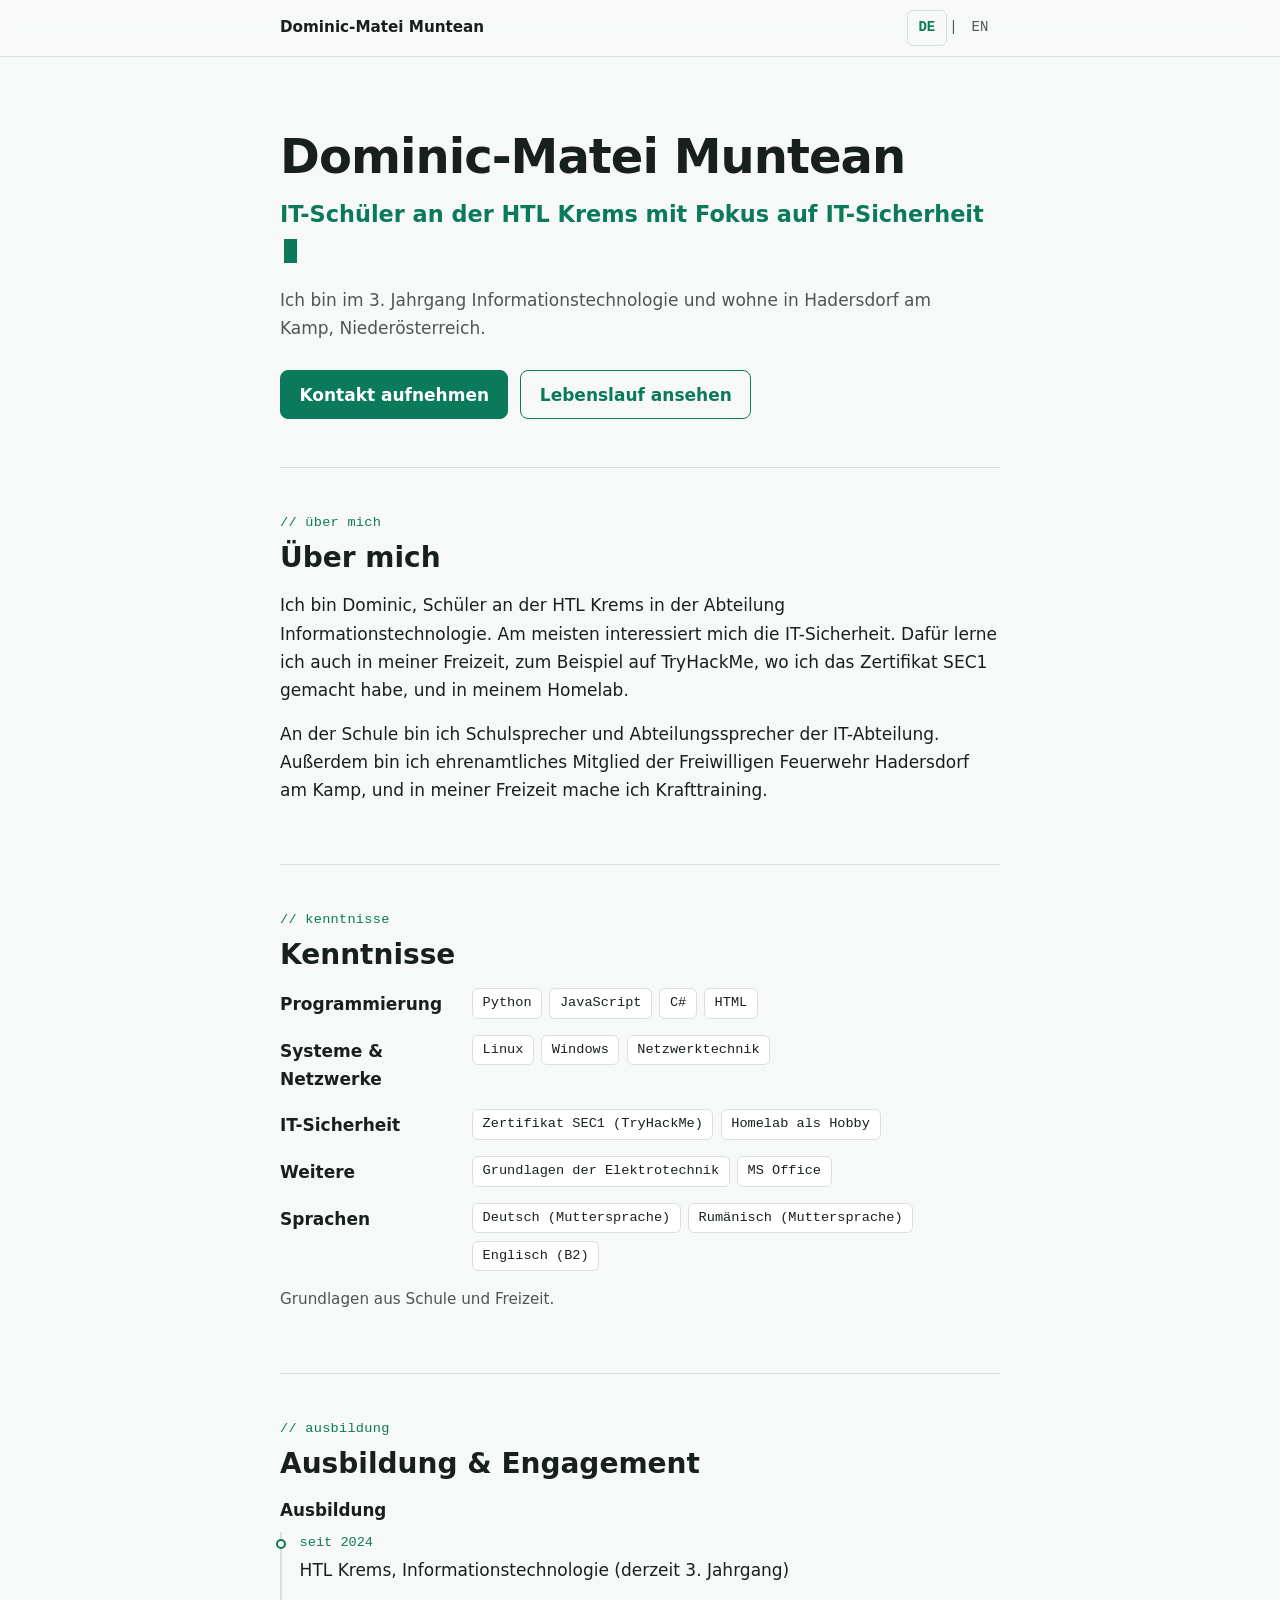
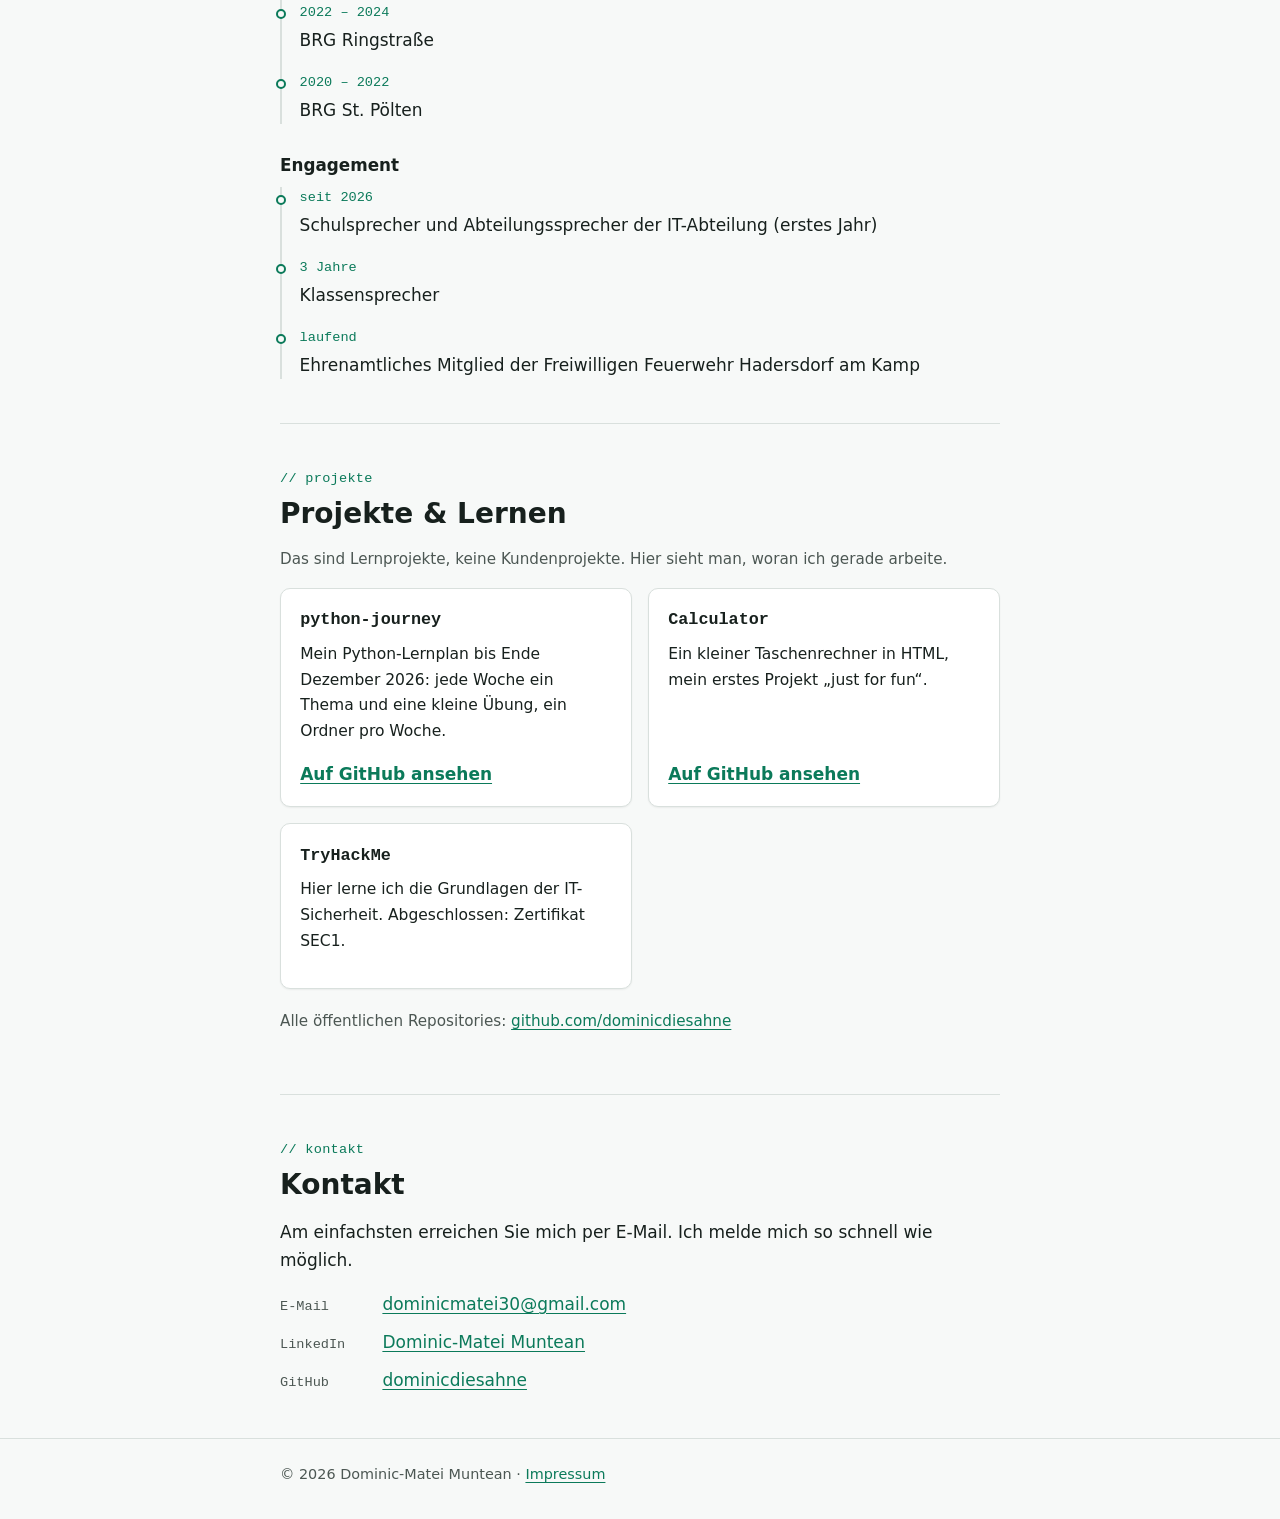
==== index.html @ 4cfc5764 "Add files via upload" ====
<!DOCTYPE html>
<html lang="de-AT">
<head>
  <meta charset="utf-8">
  <meta name="viewport" content="width=device-width, initial-scale=1">
  <title data-de="Dominic-Matei Muntean – IT-Schüler an der HTL Krems" data-en="Dominic-Matei Muntean – IT student at HTL Krems">Dominic-Matei Muntean – IT-Schüler an der HTL Krems</title>
  <meta name="description" content="IT-Schüler an der HTL Krems mit Interesse an IT-Sicherheit. Kenntnisse, Ausbildung, Projekte und Kontakt." data-de="IT-Schüler an der HTL Krems mit Interesse an IT-Sicherheit. Kenntnisse, Ausbildung, Projekte und Kontakt." data-en="IT student at HTL Krems, interested in IT security. Skills, education, projects and contact.">
  <meta name="color-scheme" content="dark light">
  <meta name="referrer" content="no-referrer">
  <!-- Canonical URL: uncomment once the site is live on GitHub Pages.
  <link rel="canonical" href="https://dominicdiesahne.github.io/">
  <meta property="og:url" content="https://dominicdiesahne.github.io/">
  -->
  <meta property="og:type" content="website">
  <meta property="og:locale" content="de_AT">
  <meta property="og:locale:alternate" content="en_GB">
  <meta property="og:site_name" content="Dominic-Matei Muntean">
  <meta property="og:title" content="Dominic-Matei Muntean – IT-Schüler an der HTL Krems" data-de="Dominic-Matei Muntean – IT-Schüler an der HTL Krems" data-en="Dominic-Matei Muntean – IT student at HTL Krems">
  <meta property="og:description" content="IT-Schüler an der HTL Krems mit Interesse an IT-Sicherheit. Kenntnisse, Ausbildung, Projekte und Kontakt." data-de="IT-Schüler an der HTL Krems mit Interesse an IT-Sicherheit. Kenntnisse, Ausbildung, Projekte und Kontakt." data-en="IT student at HTL Krems, interested in IT security. Skills, education, projects and contact.">
  <link rel="icon" type="image/svg+xml" href="data:image/svg+xml,%3Csvg xmlns='http://www.w3.org/2000/svg' viewBox='0 0 64 64'%3E%3Crect width='64' height='64' rx='12' fill='%23101614'/%3E%3Ctext x='32' y='42' text-anchor='middle' font-family='ui-monospace,Consolas,monospace' font-size='28' font-weight='700' fill='%234fd1a5'%3EDM%3C/text%3E%3C/svg%3E">
  <link rel="stylesheet" href="styles.css">
</head>
<body>
  <a class="skip-link" href="#main" data-de="Zum Inhalt springen" data-en="Skip to content">Zum Inhalt springen</a>

  <header class="site-header">
    <div class="wrap header-inner">
      <a class="brand" href="#top"><span class="brand-name">Dominic-Matei Muntean</span></a>
      <div class="lang-switch" role="group" aria-label="Sprache / Language">
        <button type="button" class="lang-btn" data-lang="de" aria-pressed="true">DE</button>
        <span class="lang-sep" aria-hidden="true">|</span>
        <button type="button" class="lang-btn" data-lang="en" aria-pressed="false">EN</button>
      </div>
    </div>
  </header>

  <main id="main" class="wrap">

    <section id="top" class="hero" aria-labelledby="hero-name">
      <h1 id="hero-name">Dominic-Matei Muntean</h1>
      <p class="headline"><span data-de="IT-Schüler an der HTL Krems mit Fokus auf IT-Sicherheit" data-en="IT student at HTL Krems, focused on IT security">IT-Schüler an der HTL Krems mit Fokus auf IT-Sicherheit</span><span class="cursor" aria-hidden="true"></span></p>
      <p class="subline" data-de="Ich bin im 3. Jahrgang Informationstechnologie und wohne in Hadersdorf am Kamp, Niederösterreich." data-en="I'm in my third year of Information Technology and live in Hadersdorf am Kamp, Lower Austria.">Ich bin im 3. Jahrgang Informationstechnologie und wohne in Hadersdorf am Kamp, Niederösterreich.</p>
      <div class="actions">
        <a class="btn btn-primary" href="#kontakt" data-de="Kontakt aufnehmen" data-en="Get in touch">Kontakt aufnehmen</a>
        <a class="btn btn-secondary" href="cv.html" data-de="Lebenslauf ansehen" data-en="View CV">Lebenslauf ansehen</a>
      </div>
    </section>

    <section id="ueber-mich" class="section" aria-labelledby="h-about">
      <p class="label mono" data-de="// über mich" data-en="// about">// über mich</p>
      <h2 id="h-about" data-de="Über mich" data-en="About me">Über mich</h2>
      <p data-de="Ich bin Dominic, Schüler an der HTL Krems in der Abteilung Informationstechnologie. Am meisten interessiert mich die IT-Sicherheit. Dafür lerne ich auch in meiner Freizeit, zum Beispiel auf TryHackMe, wo ich das Zertifikat SEC1 gemacht habe, und in meinem Homelab." data-en="I'm Dominic, a student in the Information Technology department at HTL Krems, Austria. IT security interests me most. I also learn in my own time, for example on TryHackMe, where I earned the SEC1 certificate, and in my homelab.">Ich bin Dominic, Schüler an der HTL Krems in der Abteilung Informationstechnologie. Am meisten interessiert mich die IT-Sicherheit. Dafür lerne ich auch in meiner Freizeit, zum Beispiel auf TryHackMe, wo ich das Zertifikat SEC1 gemacht habe, und in meinem Homelab.</p>
      <p data-de="An der Schule bin ich Schulsprecher und Abteilungssprecher der IT-Abteilung. Außerdem bin ich ehrenamtliches Mitglied der Freiwilligen Feuerwehr Hadersdorf am Kamp, und in meiner Freizeit mache ich Krafttraining." data-en="At school I'm the student representative of the whole school (Schulsprecher) and of the IT department. I'm also a volunteer member of the Hadersdorf am Kamp fire brigade, and in my free time I do strength training.">An der Schule bin ich Schulsprecher und Abteilungssprecher der IT-Abteilung. Außerdem bin ich ehrenamtliches Mitglied der Freiwilligen Feuerwehr Hadersdorf am Kamp, und in meiner Freizeit mache ich Krafttraining.</p>
    </section>

    <section id="kenntnisse" class="section" aria-labelledby="h-skills">
      <p class="label mono" data-de="// kenntnisse" data-en="// skills">// kenntnisse</p>
      <h2 id="h-skills" data-de="Kenntnisse" data-en="Skills">Kenntnisse</h2>
      <dl class="skills">
        <div class="skill-group">
          <dt data-de="Programmierung" data-en="Programming">Programmierung</dt>
          <dd><ul class="tags">
            <li>Python</li><li>JavaScript</li><li>C#</li><li>HTML</li>
          </ul></dd>
        </div>
        <div class="skill-group">
          <dt data-de="Systeme &amp; Netzwerke" data-en="Systems &amp; networking">Systeme &amp; Netzwerke</dt>
          <dd><ul class="tags">
            <li>Linux</li><li>Windows</li><li data-de="Netzwerktechnik" data-en="Networking">Netzwerktechnik</li>
          </ul></dd>
        </div>
        <div class="skill-group">
          <dt data-de="IT-Sicherheit" data-en="IT security">IT-Sicherheit</dt>
          <dd><ul class="tags">
            <li data-de="Zertifikat SEC1 (TryHackMe)" data-en="SEC1 certificate (TryHackMe)">Zertifikat SEC1 (TryHackMe)</li>
            <li data-de="Homelab als Hobby" data-en="Homelab as a hobby">Homelab als Hobby</li>
          </ul></dd>
        </div>
        <div class="skill-group">
          <dt data-de="Weitere" data-en="Other">Weitere</dt>
          <dd><ul class="tags">
            <li data-de="Grundlagen der Elektrotechnik" data-en="Electrical engineering basics">Grundlagen der Elektrotechnik</li>
            <li>MS Office</li>
          </ul></dd>
        </div>
        <div class="skill-group">
          <dt data-de="Sprachen" data-en="Languages">Sprachen</dt>
          <dd><ul class="tags">
            <li data-de="Deutsch (Muttersprache)" data-en="German (native)">Deutsch (Muttersprache)</li>
            <li data-de="Rumänisch (Muttersprache)" data-en="Romanian (native)">Rumänisch (Muttersprache)</li>
            <li data-de="Englisch (B2)" data-en="English (B2)">Englisch (B2)</li>
          </ul></dd>
        </div>
      </dl>
      <p class="note" data-de="Grundlagen aus Schule und Freizeit." data-en="Foundations from school and my own time.">Grundlagen aus Schule und Freizeit.</p>
    </section>

    <section id="ausbildung" class="section" aria-labelledby="h-edu">
      <p class="label mono" data-de="// ausbildung" data-en="// education">// ausbildung</p>
      <h2 id="h-edu" data-de="Ausbildung &amp; Engagement" data-en="Education &amp; engagement">Ausbildung &amp; Engagement</h2>
      <div class="tracks">
        <div class="track">
          <h3 data-de="Ausbildung" data-en="Education">Ausbildung</h3>
          <ol class="timeline">
            <li><span class="year mono" data-de="seit 2024" data-en="since 2024">seit 2024</span><span class="what" data-de="HTL Krems, Informationstechnologie (derzeit 3. Jahrgang)" data-en="HTL Krems, Information Technology (currently in 3rd year)">HTL Krems, Informationstechnologie (derzeit 3. Jahrgang)</span></li>
            <li><span class="year mono">2022 – 2024</span><span class="what" data-de="BRG Ringstraße" data-en="BRG Ringstraße (secondary school)">BRG Ringstraße</span></li>
            <li><span class="year mono">2020 – 2022</span><span class="what" data-de="BRG St. Pölten" data-en="BRG St. Pölten (secondary school)">BRG St. Pölten</span></li>
          </ol>
        </div>
        <div class="track">
          <h3 data-de="Engagement" data-en="Engagement">Engagement</h3>
          <ol class="timeline">
            <li><span class="year mono" data-de="seit 2026" data-en="since 2026">seit 2026</span><span class="what" data-de="Schulsprecher und Abteilungssprecher der IT-Abteilung (erstes Jahr)" data-en="Student representative of the school (Schulsprecher) and of the IT department (first year)">Schulsprecher und Abteilungssprecher der IT-Abteilung (erstes Jahr)</span></li>
            <li><span class="year mono" data-de="3 Jahre" data-en="3 years">3 Jahre</span><span class="what" data-de="Klassensprecher" data-en="Class representative">Klassensprecher</span></li>
            <li><span class="year mono" data-de="laufend" data-en="ongoing">laufend</span><span class="what" data-de="Ehrenamtliches Mitglied der Freiwilligen Feuerwehr Hadersdorf am Kamp" data-en="Volunteer member of the Hadersdorf am Kamp fire brigade">Ehrenamtliches Mitglied der Freiwilligen Feuerwehr Hadersdorf am Kamp</span></li>
          </ol>
        </div>
      </div>
    </section>

    <section id="projekte" class="section" aria-labelledby="h-projects">
      <p class="label mono" data-de="// projekte" data-en="// projects">// projekte</p>
      <h2 id="h-projects" data-de="Projekte &amp; Lernen" data-en="Projects &amp; learning">Projekte &amp; Lernen</h2>
      <p class="intro" data-de="Das sind Lernprojekte, keine Kundenprojekte. Hier sieht man, woran ich gerade arbeite." data-en="These are learning projects, not client work. They show what I'm working on right now.">Das sind Lernprojekte, keine Kundenprojekte. Hier sieht man, woran ich gerade arbeite.</p>
      <div class="cards">
        <article class="card">
          <h3 class="mono">python-journey</h3>
          <p data-de="Mein Python-Lernplan bis Ende Dezember 2026: jede Woche ein Thema und eine kleine Übung, ein Ordner pro Woche." data-en="My Python learning plan until the end of December 2026: one topic and one small exercise a week, one folder per week.">Mein Python-Lernplan bis Ende Dezember 2026: jede Woche ein Thema und eine kleine Übung, ein Ordner pro Woche.</p>
          <a class="card-link" href="https://github.com/dominicdiesahne/python-journey" rel="noopener" data-de="Auf GitHub ansehen" data-en="View on GitHub">Auf GitHub ansehen</a>
        </article>
        <article class="card">
          <h3 class="mono">Calculator</h3>
          <p data-de="Ein kleiner Taschenrechner in HTML, mein erstes Projekt „just for fun“." data-en="A small calculator in HTML, my first &quot;just for fun&quot; project.">Ein kleiner Taschenrechner in HTML, mein erstes Projekt „just for fun“.</p>
          <a class="card-link" href="https://github.com/dominicdiesahne/Calculator" rel="noopener" data-de="Auf GitHub ansehen" data-en="View on GitHub">Auf GitHub ansehen</a>
        </article>
        <article class="card">
          <h3 class="mono">TryHackMe</h3>
          <p data-de="Hier lerne ich die Grundlagen der IT-Sicherheit. Abgeschlossen: Zertifikat SEC1." data-en="Where I learn the basics of IT security. Completed: SEC1 certificate.">Hier lerne ich die Grundlagen der IT-Sicherheit. Abgeschlossen: Zertifikat SEC1.</p>
          <!-- Link placeholder: add the public TryHackMe profile or SEC1 certificate URL once Dominic supplies it. -->
        </article>
      </div>
      <p class="note"><span data-de="Alle öffentlichen Repositories:" data-en="All public repositories:">Alle öffentlichen Repositories:</span> <a href="https://github.com/dominicdiesahne" rel="noopener">github.com/dominicdiesahne</a></p>
    </section>

    <section id="kontakt" class="section" aria-labelledby="h-contact">
      <p class="label mono" data-de="// kontakt" data-en="// contact">// kontakt</p>
      <h2 id="h-contact" data-de="Kontakt" data-en="Contact">Kontakt</h2>
      <p data-de="Am einfachsten erreichen Sie mich per E-Mail. Ich melde mich so schnell wie möglich." data-en="Email is the easiest way to reach me. I'll reply as soon as I can.">Am einfachsten erreichen Sie mich per E-Mail. Ich melde mich so schnell wie möglich.</p>
      <ul class="contact-list">
        <li><span class="contact-label mono" data-de="E-Mail" data-en="Email">E-Mail</span><a href="mailto:dominicmatei30@gmail.com">dominicmatei30@gmail.com</a></li>
        <li><span class="contact-label mono">LinkedIn</span><a href="https://www.linkedin.com/in/dominic-matei-muntean-106618419" rel="noopener">Dominic-Matei Muntean</a></li>
        <li><span class="contact-label mono">GitHub</span><a href="https://github.com/dominicdiesahne" rel="noopener">dominicdiesahne</a></li>
      </ul>
    </section>

  </main>

  <footer class="site-footer">
    <div class="wrap">
      <p>© 2026 Dominic-Matei Muntean · <a href="impressum.html" data-de="Impressum" data-en="Legal notice">Impressum</a></p>
    </div>
  </footer>

  <script src="main.js"></script>
</body>
</html>
---- styles.css ----
/* Dominic-Matei Muntean – personal site
   Plain CSS, system fonts only, dark by default with a light scheme via prefers-color-scheme. */

:root {
  --bg: #0e1312;
  --bg-elev: #151c1a;
  --border: #26302d;
  --text: #e8ecea;
  --text-muted: #a3aeaa;
  --accent: #4fd1a5;
  --accent-strong: #7be3bf;
  --accent-contrast: #06221a;
  --focus: #ffd166;
  --shadow: 0 1px 2px rgba(0, 0, 0, 0.4);

  --font-sans: system-ui, -apple-system, "Segoe UI", Roboto, "Helvetica Neue", Arial, "Noto Sans", sans-serif;
  --font-mono: ui-monospace, SFMono-Regular, "Cascadia Mono", Consolas, "Liberation Mono", Menlo, monospace;

  --maxw: 760px;
  --radius: 10px;
  color-scheme: dark;
}

@media (prefers-color-scheme: light) {
  :root {
    --bg: #f7f9f8;
    --bg-elev: #ffffff;
    --border: #d9e0dd;
    --text: #17201d;
    --text-muted: #4c5753;
    --accent: #0b7a5a;
    --accent-strong: #075c43;
    --accent-contrast: #ffffff;
    --focus: #b45309;
    --shadow: 0 1px 2px rgba(0, 0, 0, 0.06);
    color-scheme: light;
  }
}

*,
*::before,
*::after { box-sizing: border-box; }

html {
  -webkit-text-size-adjust: 100%;
  text-size-adjust: 100%;
  scroll-behavior: smooth;
  scroll-padding-top: 4.5rem;
}

body {
  margin: 0;
  background: var(--bg);
  color: var(--text);
  font-family: var(--font-sans);
  font-size: 1.0625rem;
  line-height: 1.65;
  overflow-wrap: break-word;
}

.wrap {
  width: 100%;
  max-width: var(--maxw);
  margin: 0 auto;
  padding: 0 1.25rem;
}

.mono { font-family: var(--font-mono); }

a { color: var(--accent); text-underline-offset: 0.18em; }
a:hover { color: var(--accent-strong); }

:focus-visible {
  outline: 3px solid var(--focus);
  outline-offset: 3px;
  border-radius: 4px;
}

.skip-link {
  position: absolute;
  left: 1rem;
  top: -100px;
  z-index: 100;
  padding: 0.5rem 0.9rem;
  background: var(--accent);
  color: var(--accent-contrast);
  border-radius: 6px;
  font-weight: 600;
  text-decoration: none;
}
.skip-link:focus { top: 0.75rem; }

/* Header */
.site-header {
  position: sticky;
  top: 0;
  z-index: 10;
  background: color-mix(in srgb, var(--bg) 88%, transparent);
  -webkit-backdrop-filter: blur(8px);
  backdrop-filter: blur(8px);
  border-bottom: 1px solid var(--border);
}
@supports not (background: color-mix(in srgb, red 50%, blue)) {
  .site-header { background: var(--bg); }
}
.header-inner {
  display: flex;
  align-items: center;
  justify-content: space-between;
  gap: 1rem;
  min-height: 3.5rem;
}
.brand {
  display: inline-flex;
  align-items: center;
  gap: 0.6rem;
  min-width: 0;
  color: var(--text);
  text-decoration: none;
  font-weight: 600;
}
.brand:hover { color: var(--text); }
.brand-name {
  white-space: nowrap;
  overflow: hidden;
  text-overflow: ellipsis;
  font-size: 0.95rem;
}
.lang-switch {
  flex: none;
  display: inline-flex;
  align-items: center;
  gap: 0.15rem;
  font-family: var(--font-mono);
  font-size: 0.875rem;
}
.lang-sep { color: var(--text-muted); }
.lang-btn {
  min-width: 2.5rem;
  min-height: 2.25rem;
  padding: 0.25rem 0.5rem;
  border: 1px solid transparent;
  border-radius: 6px;
  background: none;
  color: var(--text-muted);
  font: inherit;
  cursor: pointer;
}
.lang-btn:hover { color: var(--text); }
.lang-btn[aria-pressed="true"] {
  color: var(--accent);
  border-color: var(--border);
  font-weight: 700;
}

/* Sections */
main { padding-bottom: 3rem; }

.hero { padding: 4.5rem 0 3rem; }
.hero h1 {
  margin: 0 0 0.75rem;
  font-size: clamp(2rem, 7vw, 3rem);
  line-height: 1.15;
  letter-spacing: -0.02em;
}
.headline {
  margin: 0 0 1rem;
  font-size: clamp(1.15rem, 3.6vw, 1.4rem);
  font-weight: 600;
  color: var(--accent);
}
.subline {
  margin: 0 0 1.75rem;
  max-width: 62ch;
  color: var(--text-muted);
}
.cursor {
  display: inline-block;
  width: 0.55em;
  height: 1.05em;
  margin-left: 0.2em;
  vertical-align: -0.15em;
  background: var(--accent);
  animation: blink 1.1s steps(1) infinite;
}
@keyframes blink { 50% { opacity: 0; } }

.section {
  padding: 2.75rem 0;
  border-top: 1px solid var(--border);
}
.section h2 {
  margin: 0 0 1rem;
  font-size: clamp(1.4rem, 4.5vw, 1.75rem);
  line-height: 1.25;
}
.section h3 { margin: 0 0 0.5rem; font-size: 1.05rem; }
.section p { margin: 0 0 1rem; }

.label {
  margin: 0 0 0.35rem !important;
  color: var(--accent);
  font-size: 0.85rem;
  letter-spacing: 0.02em;
}
.note, .intro { color: var(--text-muted); font-size: 0.95rem; }

/* Buttons */
.actions { display: flex; flex-wrap: wrap; gap: 0.75rem; }
.btn {
  display: inline-flex;
  align-items: center;
  justify-content: center;
  min-height: 2.75rem;
  padding: 0.6rem 1.15rem;
  border: 1px solid var(--accent);
  border-radius: 8px;
  font-weight: 600;
  text-decoration: none;
  text-align: center;
  transition: background-color 0.15s ease, color 0.15s ease;
}
.btn-primary { background: var(--accent); color: var(--accent-contrast); }
.btn-primary:hover { background: var(--accent-strong); border-color: var(--accent-strong); color: var(--accent-contrast); }
.btn-secondary { background: transparent; color: var(--accent); }
.btn-secondary:hover { background: var(--bg-elev); }

/* Skills */
.skills { margin: 0 0 1rem; display: grid; gap: 1rem; }
.skill-group { display: grid; gap: 0.4rem; }
.skill-group dt { font-weight: 600; }
.skill-group dd { margin: 0; }
.tags { list-style: none; margin: 0; padding: 0; display: flex; flex-wrap: wrap; gap: 0.45rem; }
.tags li {
  padding: 0.2rem 0.6rem;
  border: 1px solid var(--border);
  border-radius: 6px;
  background: var(--bg-elev);
  font-family: var(--font-mono);
  font-size: 0.85rem;
}
@media (min-width: 640px) {
  .skill-group { grid-template-columns: 11rem 1fr; align-items: start; gap: 1rem; }
  .skill-group dt { padding-top: 0.15rem; }
}

/* Timeline */
.tracks { display: grid; gap: 1.75rem; }
.timeline { list-style: none; margin: 0; padding: 0 0 0 1.1rem; border-left: 2px solid var(--border); }
.timeline li { position: relative; display: grid; gap: 0.1rem; padding: 0 0 1.1rem; }
.timeline li:last-child { padding-bottom: 0; }
.timeline li::before {
  content: "";
  position: absolute;
  left: calc(-1.1rem - 6px);
  top: 0.45rem;
  width: 10px;
  height: 10px;
  border-radius: 50%;
  background: var(--bg);
  border: 2px solid var(--accent);
}
.year { color: var(--accent); font-size: 0.85rem; }

/* Cards */
.cards { display: grid; gap: 1rem; margin-bottom: 1.25rem; }
@media (min-width: 640px) { .cards { grid-template-columns: 1fr 1fr; } }
.card {
  display: flex;
  flex-direction: column;
  padding: 1.1rem 1.2rem;
  border: 1px solid var(--border);
  border-radius: var(--radius);
  background: var(--bg-elev);
  box-shadow: var(--shadow);
}
.card p { flex: 1; font-size: 0.97rem; }
.card-link { font-weight: 600; align-self: flex-start; }
.card-small { padding: 0.9rem 1.2rem; }
.card-small p { font-size: 0.9rem; color: var(--text-muted); }

/* Lists */
.checklist { margin: 0 0 1rem; padding: 0; list-style: none; }
.checklist li { position: relative; padding-left: 1.5rem; margin-bottom: 0.3rem; }
.checklist li::before {
  content: ">";
  position: absolute;
  left: 0;
  color: var(--accent);
  font-family: var(--font-mono);
  font-weight: 700;
}
.contact-list { list-style: none; margin: 0; padding: 0; display: grid; gap: 0.6rem; }
.contact-list li { display: flex; flex-wrap: wrap; gap: 0.25rem 0.9rem; align-items: baseline; }
.contact-label { min-width: 5.5rem; color: var(--text-muted); font-size: 0.85rem; }
.contact-list a { overflow-wrap: anywhere; }

/* Footer */
.site-footer {
  border-top: 1px solid var(--border);
  padding: 1.5rem 0 2rem;
  color: var(--text-muted);
  font-size: 0.9rem;
}
.site-footer p { margin: 0; }

/* Simple subpages (impressum) */
.page { padding: 3.5rem 0 3rem; min-height: 60vh; }
.page h1 { margin: 0 0 1rem; font-size: clamp(1.75rem, 6vw, 2.4rem); line-height: 1.2; }

/* ---------- Web CV (cv.html) ---------- */
.cv-toolbar { display: flex; flex-wrap: wrap; gap: 0.75rem; justify-content: space-between; align-items: center; padding: 1.5rem 0 0; }
.cv-toolbar .btn { font-size: 0.95rem; }
.cv { padding: 2rem 0 3rem; }
.cv-head { padding-bottom: 1.25rem; border-bottom: 2px solid var(--accent); margin-bottom: 1.5rem; }
.cv-head h1 { margin: 0 0 0.25rem; font-size: clamp(1.75rem, 6vw, 2.4rem); line-height: 1.2; }
.cv-head .headline { margin-bottom: 0.75rem; }
.cv-contact { list-style: none; margin: 0; padding: 0; display: flex; flex-wrap: wrap; gap: 0.25rem 1.25rem; font-size: 0.92rem; }
.cv-contact a { overflow-wrap: anywhere; }
.cv-section { margin-bottom: 1.6rem; break-inside: avoid; page-break-inside: avoid; }
.cv-section h2 {
  margin: 0 0 0.6rem;
  padding-bottom: 0.25rem;
  border-bottom: 1px solid var(--border);
  font-size: 1.15rem;
  text-transform: none;
}
.cv-section p { margin: 0 0 0.6rem; }
.cv-section h3 { margin: 0.5rem 0 0.4rem; font-size: 1rem; }
.cv-rows { list-style: none; margin: 0 0 0.6rem; padding: 0; display: grid; gap: 0.35rem; }
.cv-rows li { display: grid; gap: 0.1rem; }
@media (min-width: 560px) {
  .cv-rows li { grid-template-columns: 9.5rem 1fr; gap: 1rem; }
}
.cv-rows .year { padding-top: 0.1rem; }
.cv-proj { list-style: none; margin: 0 0 0.6rem; padding: 0; display: grid; gap: 0.5rem; }
.cv-proj strong { font-family: var(--font-mono); font-weight: 700; }
.cv-proj .url { color: var(--text-muted); font-size: 0.85rem; overflow-wrap: anywhere; }

@media print {
  @page { size: A4; margin: 15mm 16mm; }
  :root {
    --bg: #ffffff;
    --bg-elev: #ffffff;
    --border: #c9cfcc;
    --text: #111111;
    --text-muted: #444444;
    --accent: #0b6b4f;
    --accent-strong: #0b6b4f;
    --shadow: none;
    color-scheme: light;
  }
  html { scroll-behavior: auto; }
  body { font-size: 10pt; line-height: 1.45; background: #fff; color: #111; }
  .site-header, .site-footer, .skip-link, .cv-toolbar, .no-print, .cursor { display: none !important; }
  .wrap { max-width: none; padding: 0; }
  .cv { padding: 0; }
  .cv-head { margin-bottom: 4mm; padding-bottom: 3mm; }
  .cv-head h1 { font-size: 20pt; }
  .cv-head .headline { font-size: 12pt; }
  .cv-section { margin-bottom: 4mm; }
  .cv-section h2 { font-size: 12pt; }
  .cv-rows li { grid-template-columns: 32mm 1fr; gap: 4mm; }
  .tags li { font-size: 8.5pt; padding: 0.5mm 2mm; }
  .skill-group { grid-template-columns: 38mm 1fr; gap: 4mm; }
  .skills { gap: 2mm; }
  a { color: #111; text-decoration: none; }
  h2, h3 { break-after: avoid; page-break-after: avoid; }
}

@media (prefers-reduced-motion: reduce) {
  html { scroll-behavior: auto; }
  *, *::before, *::after {
    animation: none !important;
    transition: none !important;
  }
}
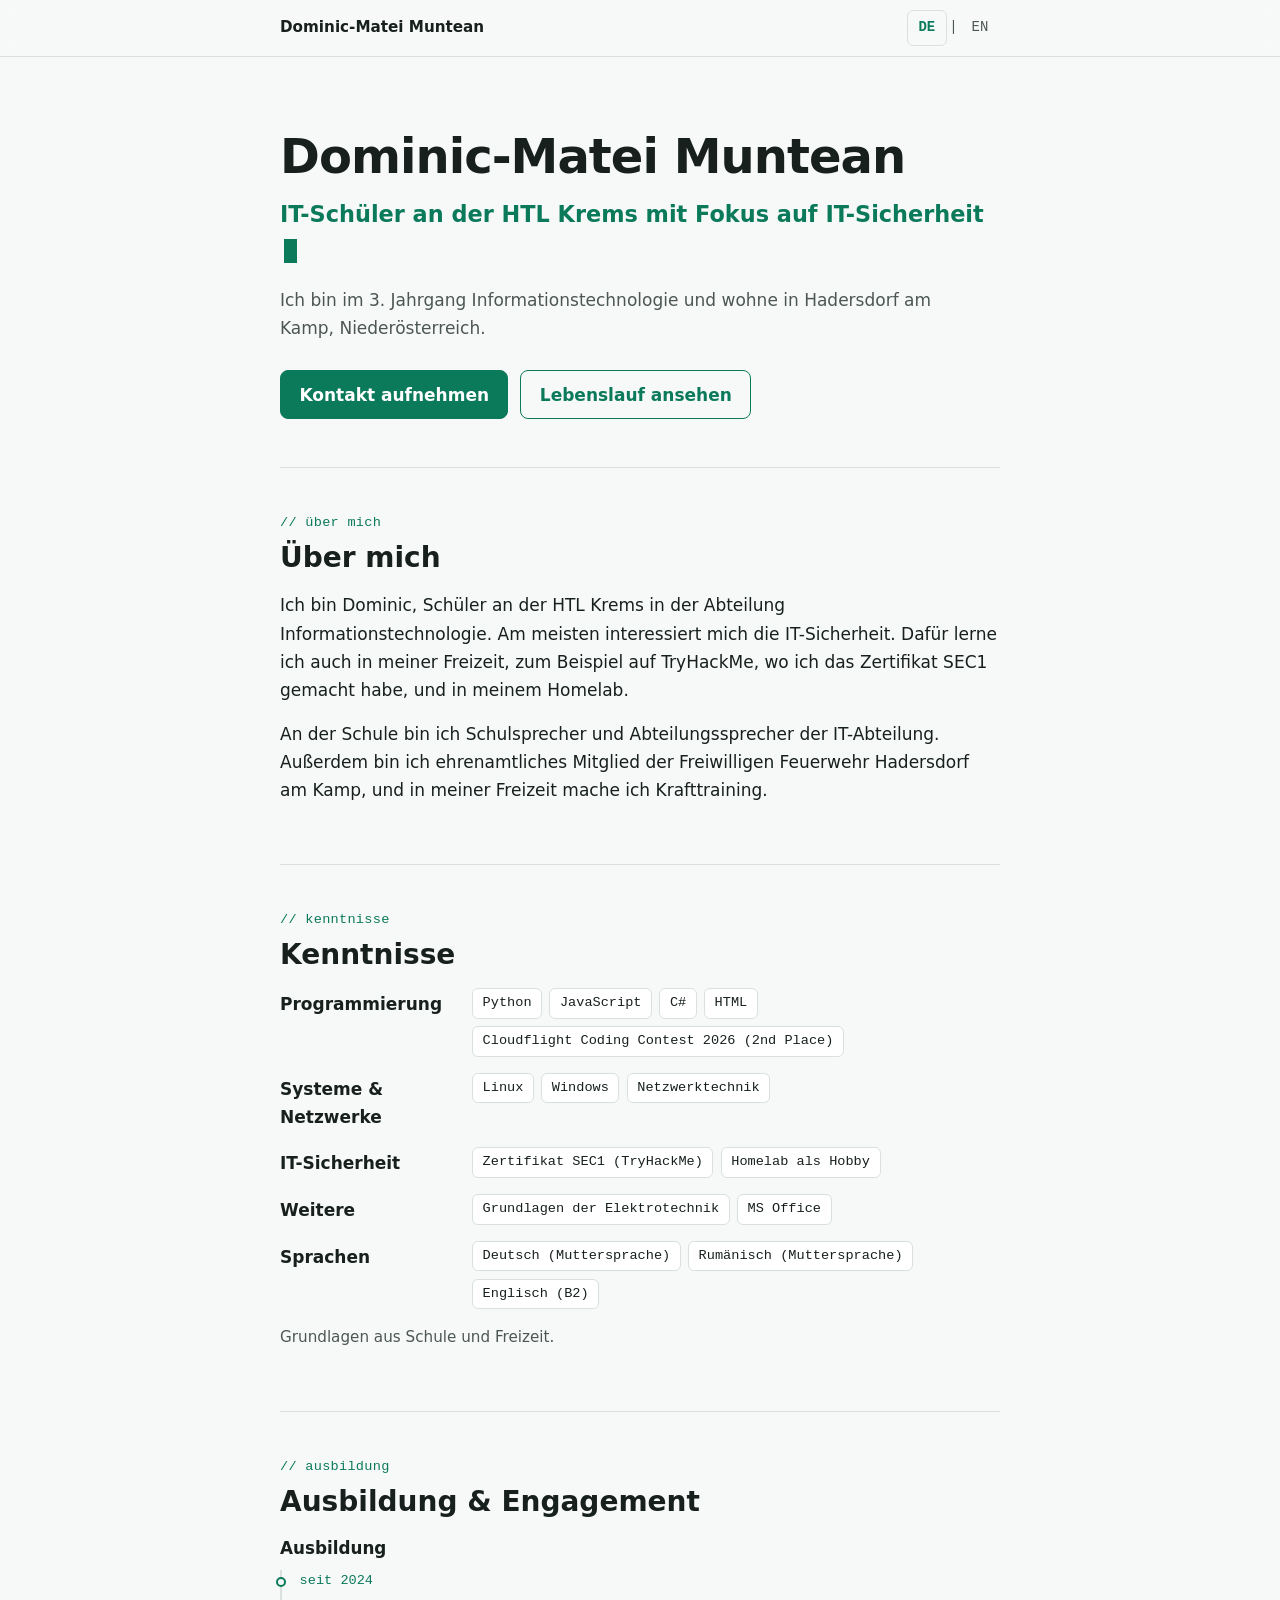
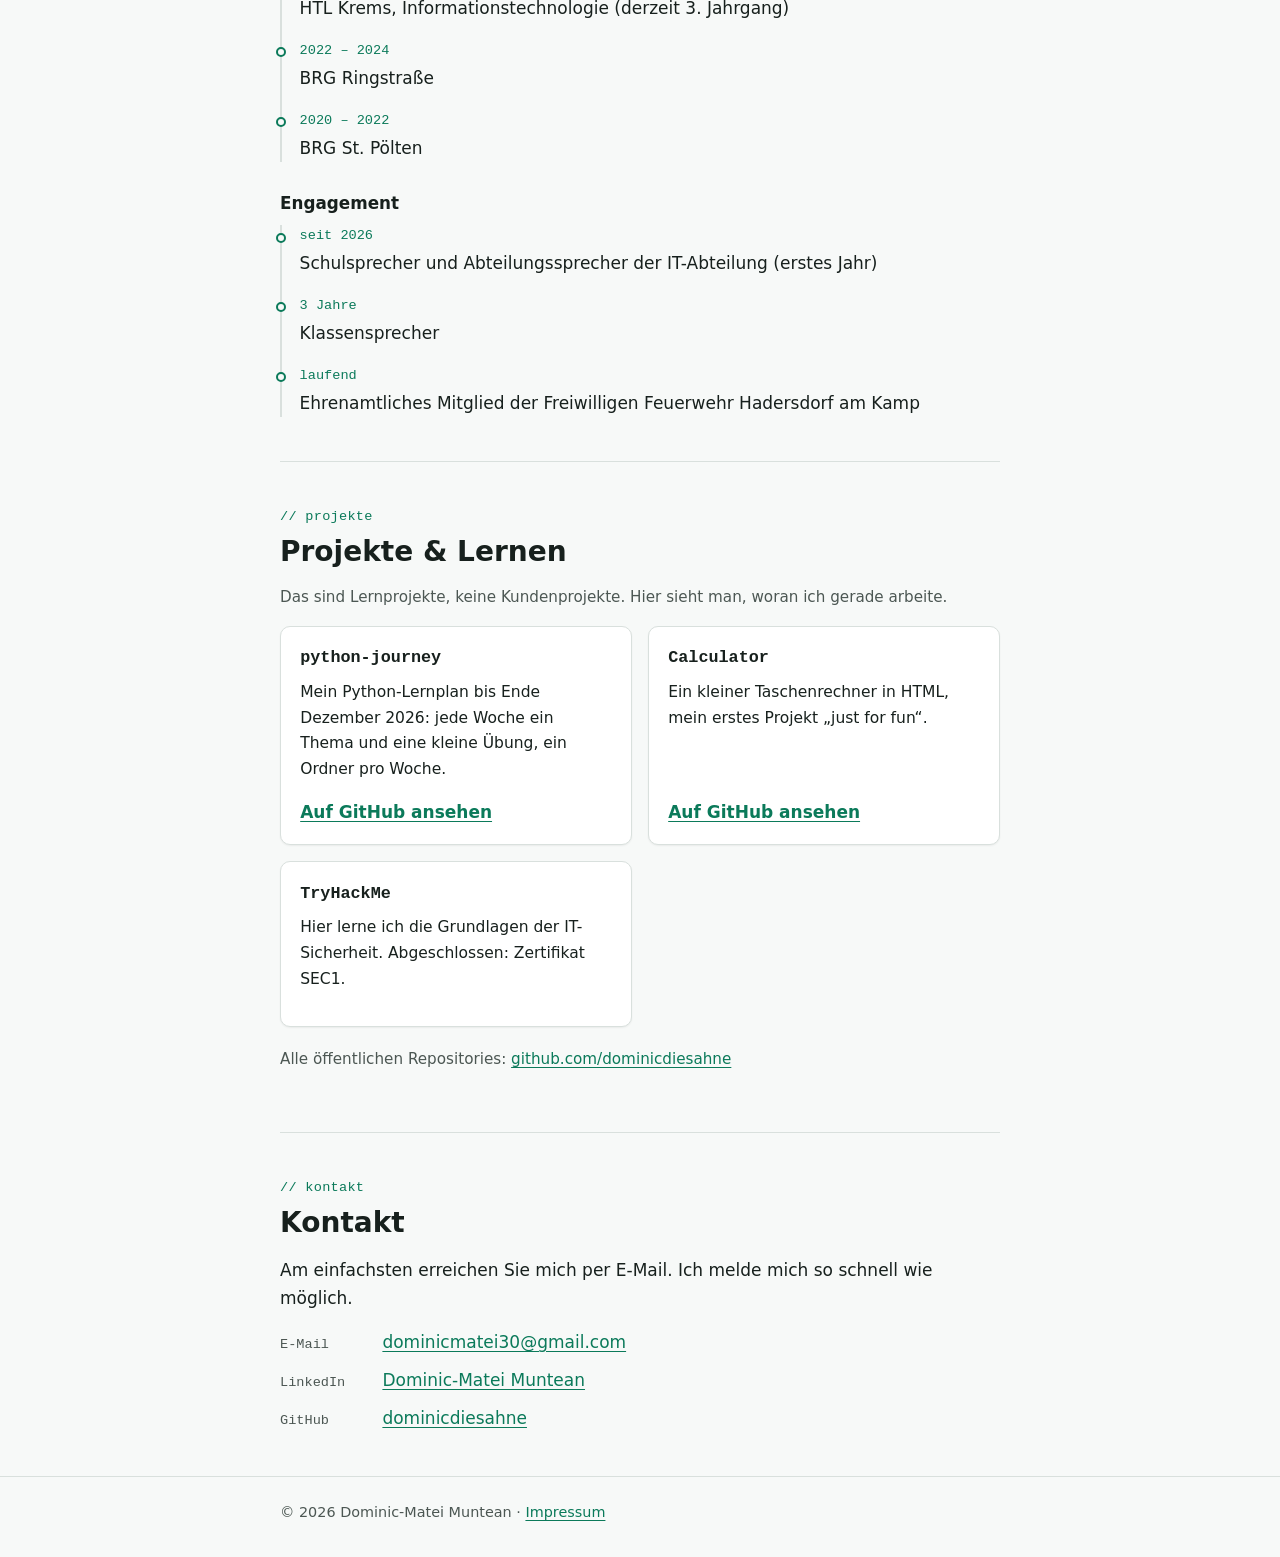
==== commit 6730f54f: "Add achievement to skills list in index.html" ====
--- a/index.html
+++ b/index.html
@@ -60,7 +60,7 @@
         <div class="skill-group">
           <dt data-de="Programmierung" data-en="Programming">Programmierung</dt>
           <dd><ul class="tags">
-            <li>Python</li><li>JavaScript</li><li>C#</li><li>HTML</li>
+            <li>Python</li><li>JavaScript</li><li>C#</li><li>HTML</li><li>Cloudflight Coding Contest 2026 (2nd Place)</li>
           </ul></dd>
         </div>
         <div class="skill-group">
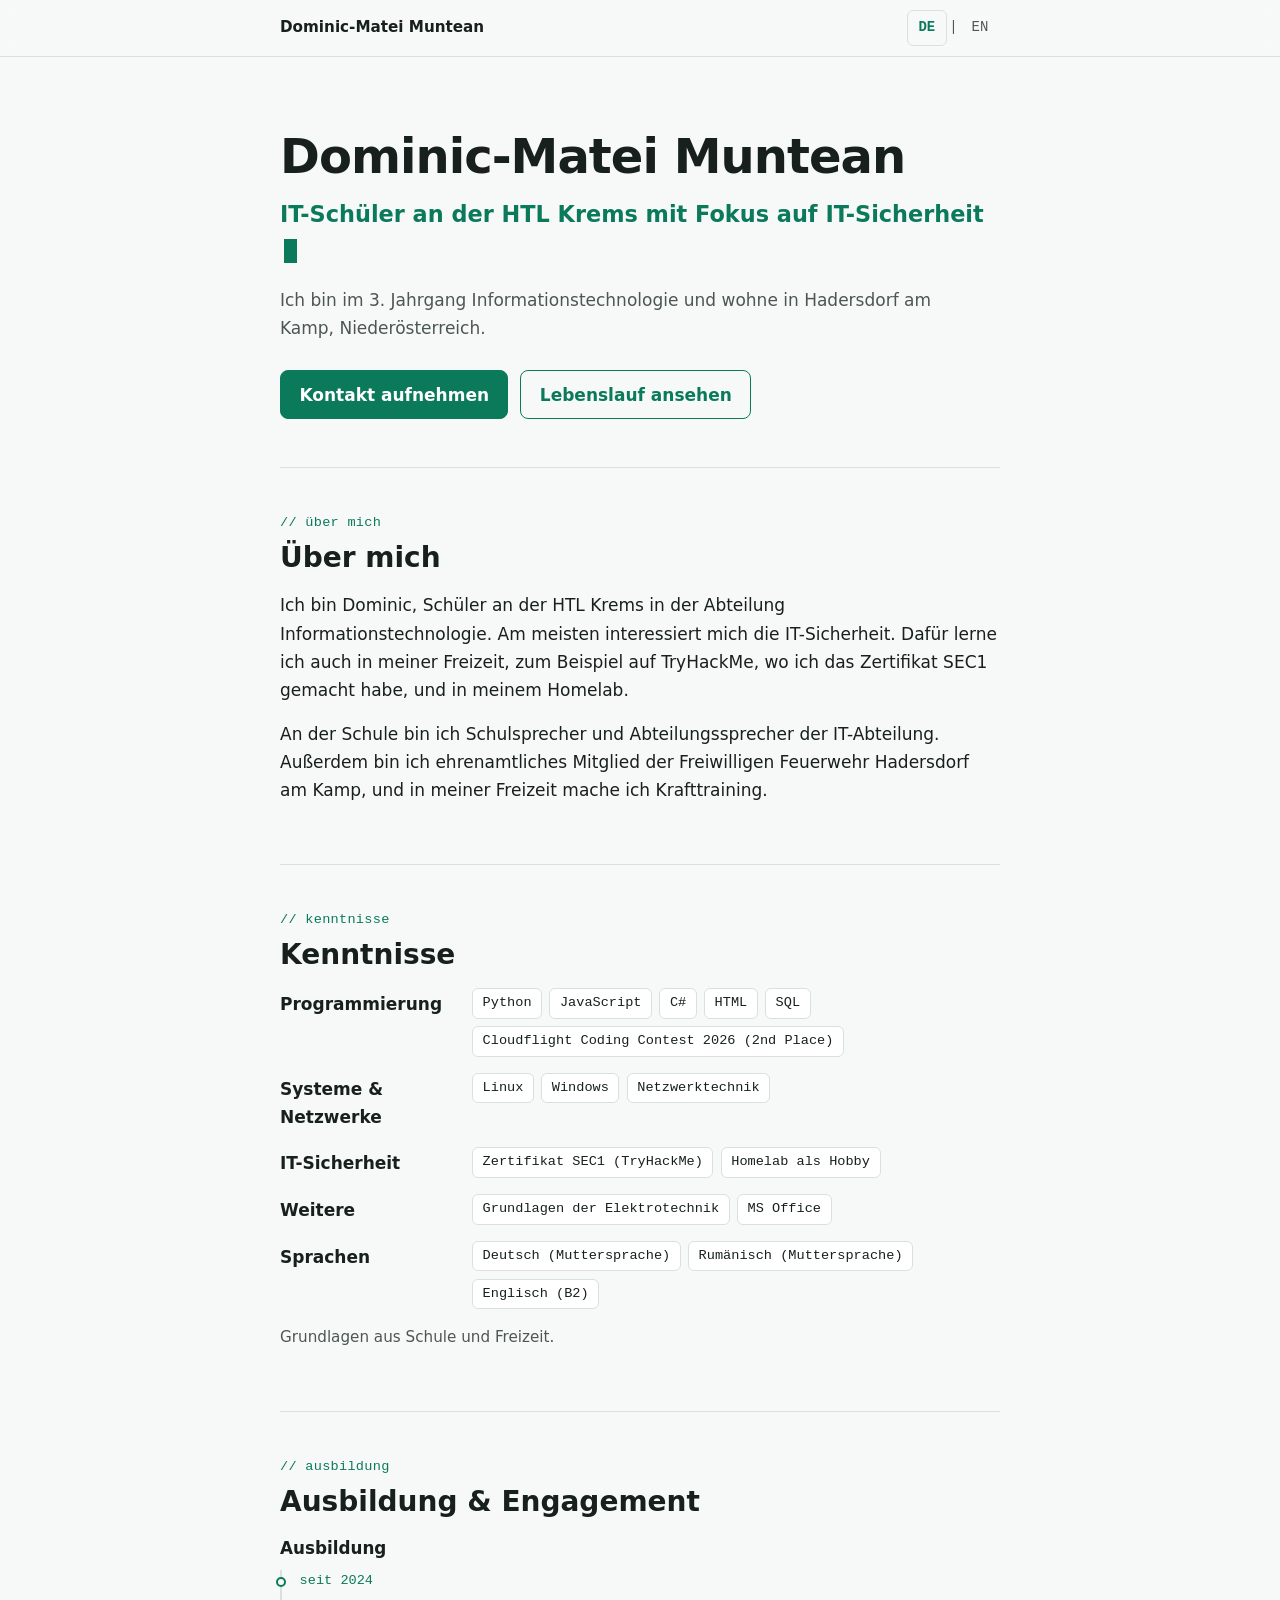
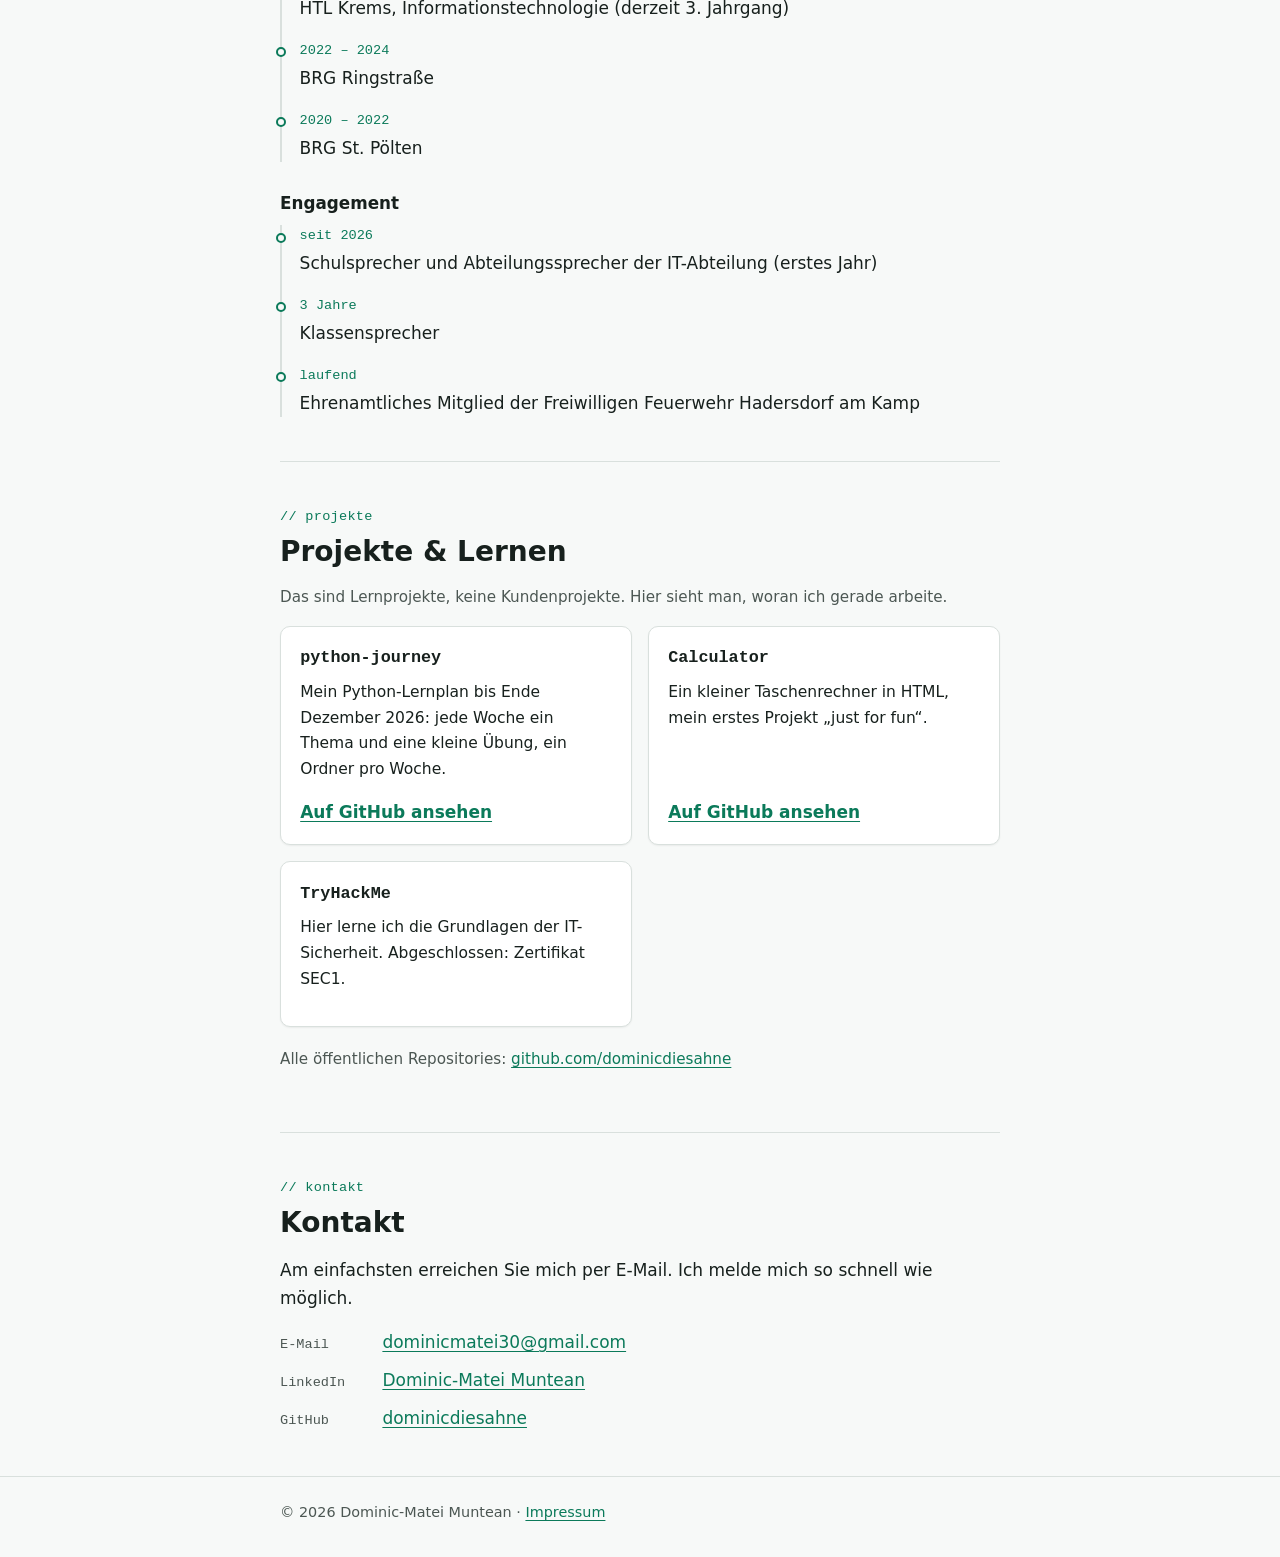
==== commit 7859ea62: "Add SQL to skills list in index.html" ====
--- a/index.html
+++ b/index.html
@@ -7,10 +7,6 @@
   <meta name="description" content="IT-Schüler an der HTL Krems mit Interesse an IT-Sicherheit. Kenntnisse, Ausbildung, Projekte und Kontakt." data-de="IT-Schüler an der HTL Krems mit Interesse an IT-Sicherheit. Kenntnisse, Ausbildung, Projekte und Kontakt." data-en="IT student at HTL Krems, interested in IT security. Skills, education, projects and contact.">
   <meta name="color-scheme" content="dark light">
   <meta name="referrer" content="no-referrer">
-  <!-- Canonical URL: uncomment once the site is live on GitHub Pages.
-  <link rel="canonical" href="https://dominicdiesahne.github.io/">
-  <meta property="og:url" content="https://dominicdiesahne.github.io/">
-  -->
   <meta property="og:type" content="website">
   <meta property="og:locale" content="de_AT">
   <meta property="og:locale:alternate" content="en_GB">
@@ -60,7 +56,7 @@
         <div class="skill-group">
           <dt data-de="Programmierung" data-en="Programming">Programmierung</dt>
           <dd><ul class="tags">
-            <li>Python</li><li>JavaScript</li><li>C#</li><li>HTML</li><li>Cloudflight Coding Contest 2026 (2nd Place)</li>
+            <li>Python</li><li>JavaScript</li><li>C#</li><li>HTML</li><li>SQL</li><li>Cloudflight Coding Contest 2026 (2nd Place)</li>
           </ul></dd>
         </div>
         <div class="skill-group">
@@ -136,7 +132,6 @@
         <article class="card">
           <h3 class="mono">TryHackMe</h3>
           <p data-de="Hier lerne ich die Grundlagen der IT-Sicherheit. Abgeschlossen: Zertifikat SEC1." data-en="Where I learn the basics of IT security. Completed: SEC1 certificate.">Hier lerne ich die Grundlagen der IT-Sicherheit. Abgeschlossen: Zertifikat SEC1.</p>
-          <!-- Link placeholder: add the public TryHackMe profile or SEC1 certificate URL once Dominic supplies it. -->
         </article>
       </div>
       <p class="note"><span data-de="Alle öffentlichen Repositories:" data-en="All public repositories:">Alle öffentlichen Repositories:</span> <a href="https://github.com/dominicdiesahne" rel="noopener">github.com/dominicdiesahne</a></p>
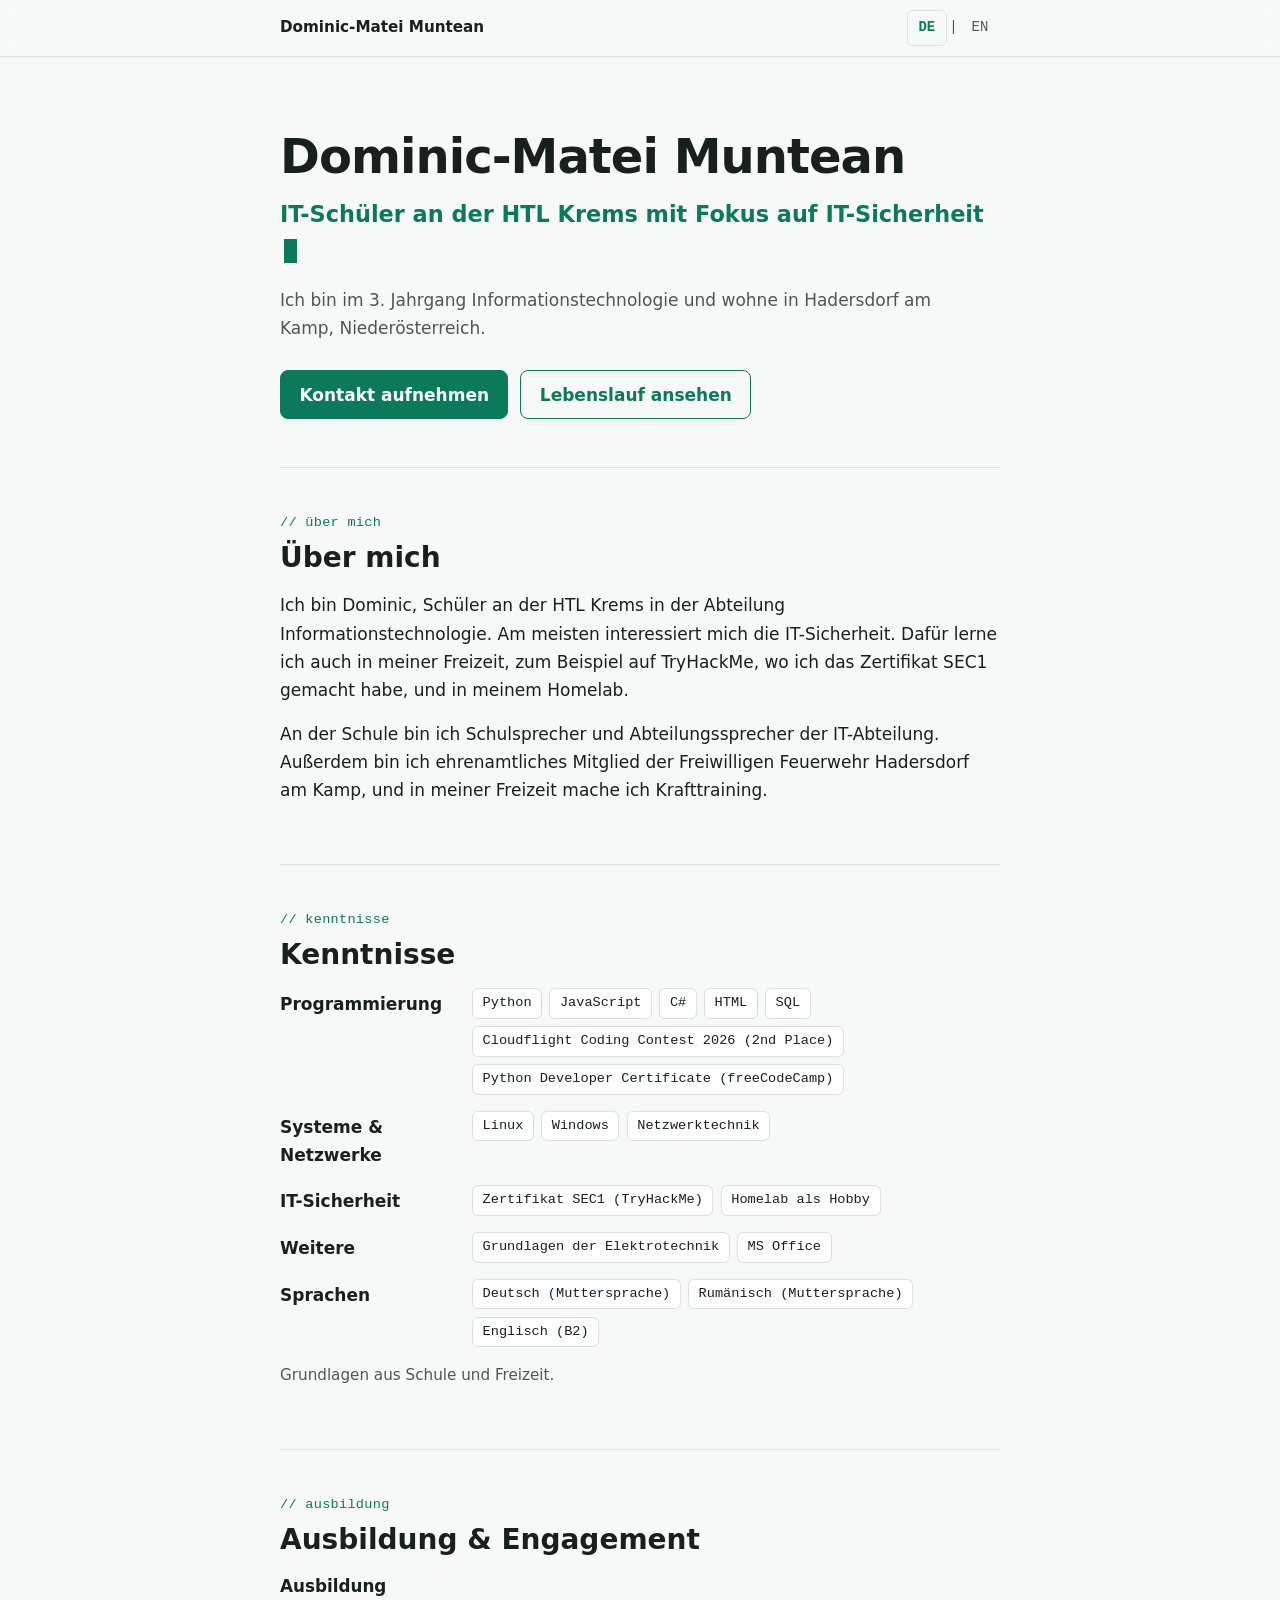
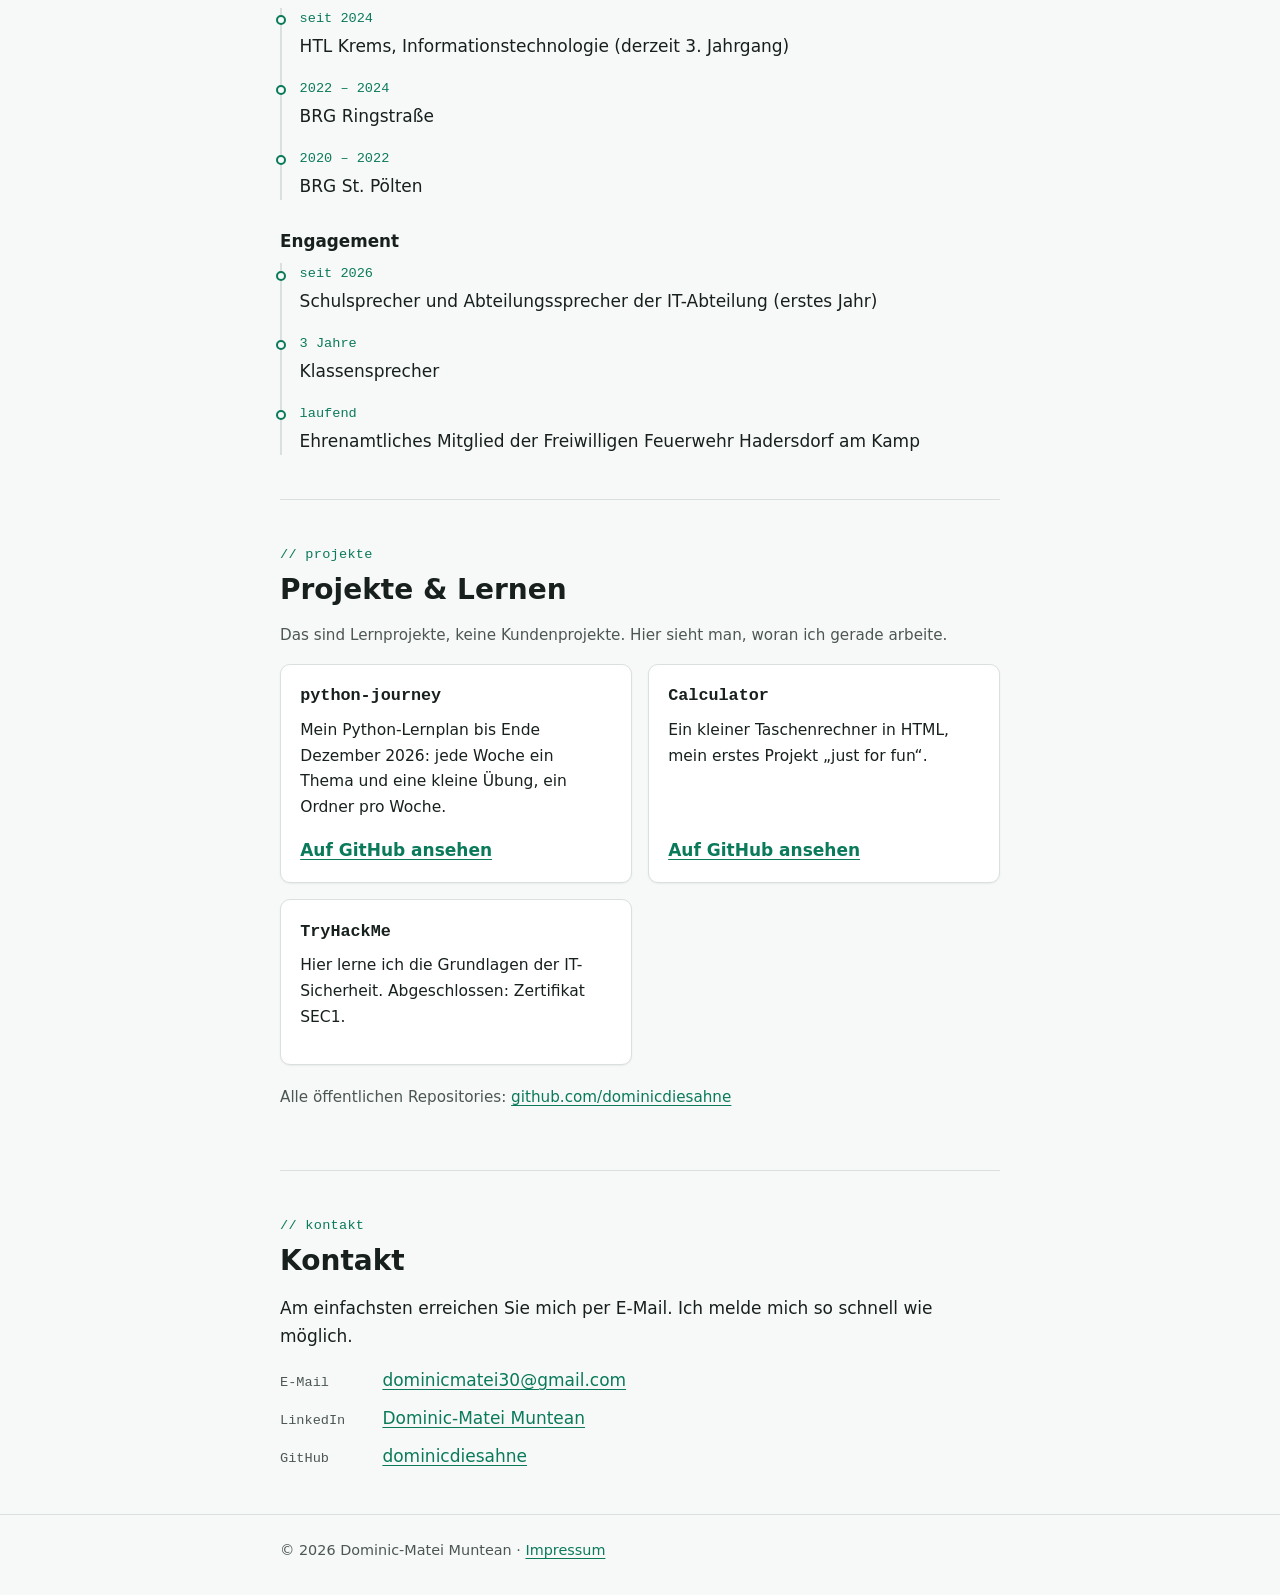
==== commit 30697ac6: "Add Python Developer Certificate to skills list" ====
--- a/index.html
+++ b/index.html
@@ -56,7 +56,7 @@
         <div class="skill-group">
           <dt data-de="Programmierung" data-en="Programming">Programmierung</dt>
           <dd><ul class="tags">
-            <li>Python</li><li>JavaScript</li><li>C#</li><li>HTML</li><li>SQL</li><li>Cloudflight Coding Contest 2026 (2nd Place)</li>
+            <li>Python</li><li>JavaScript</li><li>C#</li><li>HTML</li><li>SQL</li><li>Cloudflight Coding Contest 2026 (2nd Place)</li><li>Python Developer Certificate (freeCodeCamp)</li>
           </ul></dd>
         </div>
         <div class="skill-group">
